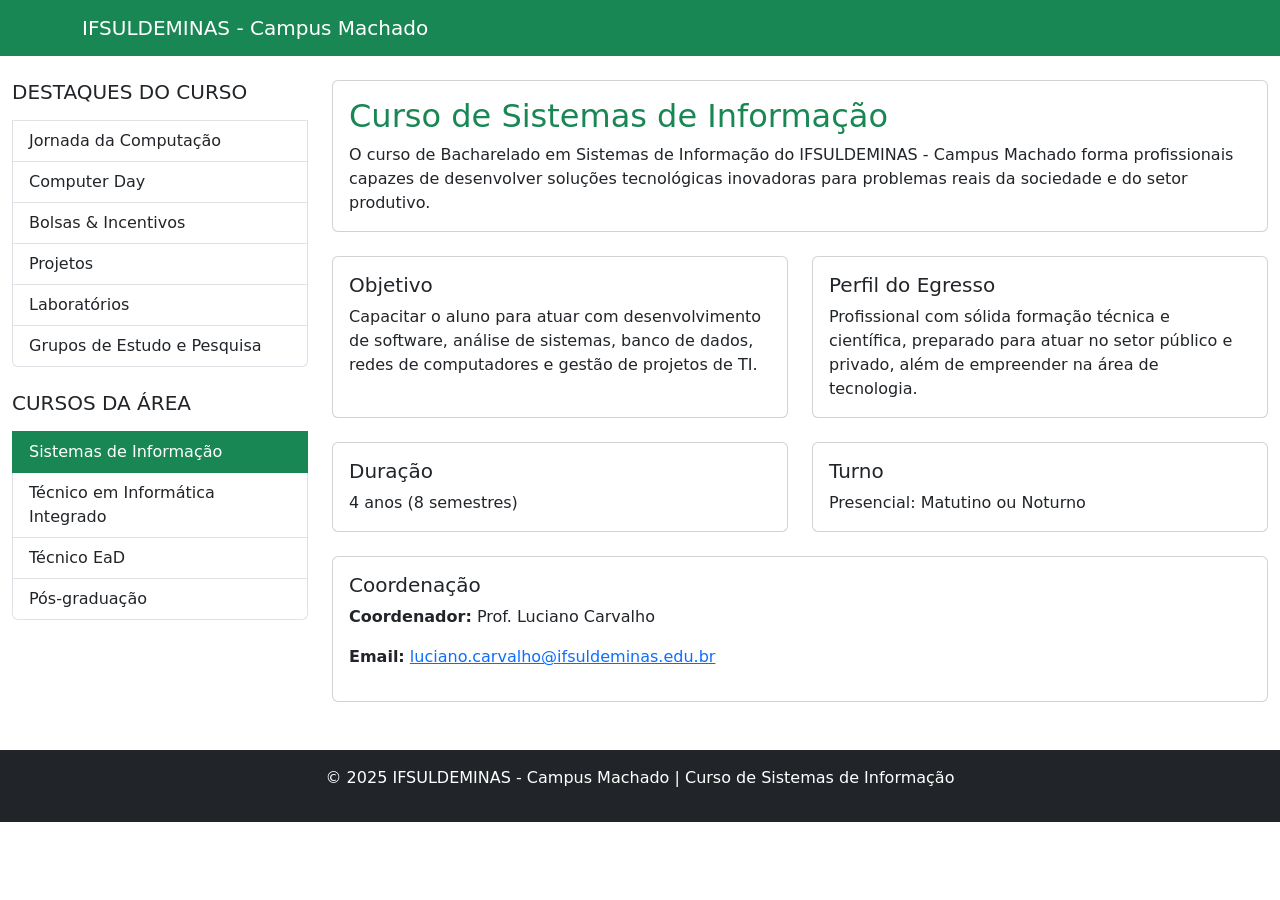
==== index.html @ 0ff36c53 "Customização do grupo Bolsas e Auxilio" ====
<!DOCTYPE html>
<html lang="pt-br">
  <head>
    <meta charset="UTF-8" />
    <meta name="viewport" content="width=device-width, initial-scale=1" />
    <title>Sistemas de Informação - IFSULDEMINAS</title>
    <link
      href="https://cdn.jsdelivr.net/npm/bootstrap@5.3.0/dist/css/bootstrap.min.css"
      rel="stylesheet"
    />
    <link rel="stylesheet" type="text/css" href="style.css" />
  </head>
  <body>
    <!-- Navbar principal -->
    <nav class="navbar navbar-expand-lg navbar-dark bg-success">
      <div class="container">
        <a class="navbar-brand" href="#">IFSULDEMINAS - Campus Machado</a>
        <button
          class="navbar-toggler"
          type="button"
          data-bs-toggle="collapse"
          data-bs-target="#navbarNav"
        >
          <span class="navbar-toggler-icon"></span>
        </button>
      </div>
    </nav>


  <!-- Layout principal -->
  <div class="container-fluid mt-4">
    <div class="row">
      
      <!-- Menu lateral -->
      <aside class="col-md-3">
        <div class="list-group mb-4">
          <h5 class="mb-3">DESTAQUES DO CURSO</h5>
          <a href="jornada-computacao.html" class="list-group-item list-group-item-action">Jornada da Computação</a>
          <a href="computerday.html" class="list-group-item list-group-item-action">Computer Day</a>
          <a href="pagina_bolsas.html" class="list-group-item list-group-item-action">Bolsas & Incentivos</a>
          <a href="projetos.html" class="list-group-item list-group-item-action">Projetos</a>
          <a href="laboratory.html" class="list-group-item list-group-item-action">Laboratórios</a>
          <a href="grupos-de-estudo.html" class="list-group-item list-group-item-action">Grupos de Estudo e Pesquisa</a>
        </div>


          <div class="list-group">
            <h5 class="mb-3">CURSOS DA ÁREA</h5>
            <a
              href="#"
              class="list-group-item list-group-item-action active bg-success border-success"
              >Sistemas de Informação</a
            >
            <a href="#" class="list-group-item list-group-item-action"
              >Técnico em Informática Integrado</a
            >
            <a href="#" class="list-group-item list-group-item-action"
              >Técnico EaD</a
            >
            <a href="#" class="list-group-item list-group-item-action"
              >Pós-graduação</a
            >
          </div>
        </aside>

        <!-- Conteúdo principal -->
        <main class="col-md-9">
          <div class="card mb-4">
            <div class="card-body">
              <h2 class="card-title text-success">
                Curso de Sistemas de Informação
              </h2>
              <p class="card-text">
                O curso de Bacharelado em Sistemas de Informação do IFSULDEMINAS
                - Campus Machado forma profissionais capazes de desenvolver
                soluções tecnológicas inovadoras para problemas reais da
                sociedade e do setor produtivo.
              </p>
            </div>
          </div>

          <div class="row g-4">
            <div class="col-md-6">
              <div class="card h-100">
                <div class="card-body">
                  <h5 class="card-title">Objetivo</h5>
                  <p class="card-text">
                    Capacitar o aluno para atuar com desenvolvimento de
                    software, análise de sistemas, banco de dados, redes de
                    computadores e gestão de projetos de TI.
                  </p>
                </div>
              </div>
            </div>

            <div class="col-md-6">
              <div class="card h-100">
                <div class="card-body">
                  <h5 class="card-title">Perfil do Egresso</h5>
                  <p class="card-text">
                    Profissional com sólida formação técnica e científica,
                    preparado para atuar no setor público e privado, além de
                    empreender na área de tecnologia.
                  </p>
                </div>
              </div>
            </div>

            <div class="col-md-6">
              <div class="card h-100">
                <div class="card-body">
                  <h5 class="card-title">Duração</h5>
                  <p class="card-text">4 anos (8 semestres)</p>
                </div>
              </div>
            </div>

            <div class="col-md-6">
              <div class="card h-100">
                <div class="card-body">
                  <h5 class="card-title">Turno</h5>
                  <p class="card-text">Presencial: Matutino ou Noturno</p>
                </div>
              </div>
            </div>
          </div>

          <!-- Corpo docente -->
          <div class="card my-4">
            <div class="card-body">
              <h5 class="card-title">Coordenação</h5>
              <p><strong>Coordenador:</strong> Prof. Luciano Carvalho</p>
              <p>
                <strong>Email:</strong>
                <a href="mailto:luciano.carvalho@ifsuldeminas.edu.br"
                  >luciano.carvalho@ifsuldeminas.edu.br</a
                >
              </p>
            </div>
          </div>
        </main>
      </div>
    </div>

    <!-- Rodapé -->
    <footer class="page-footer bg-dark text-white text-center py-3 mt-4">
      <p>
        &copy; 2025 IFSULDEMINAS - Campus Machado | Curso de Sistemas de
        Informação
      </p>
    </footer>

    <script src="https://cdn.jsdelivr.net/npm/bootstrap@5.3.0/dist/js/bootstrap.bundle.min.js"></script>
  </body>
</html>
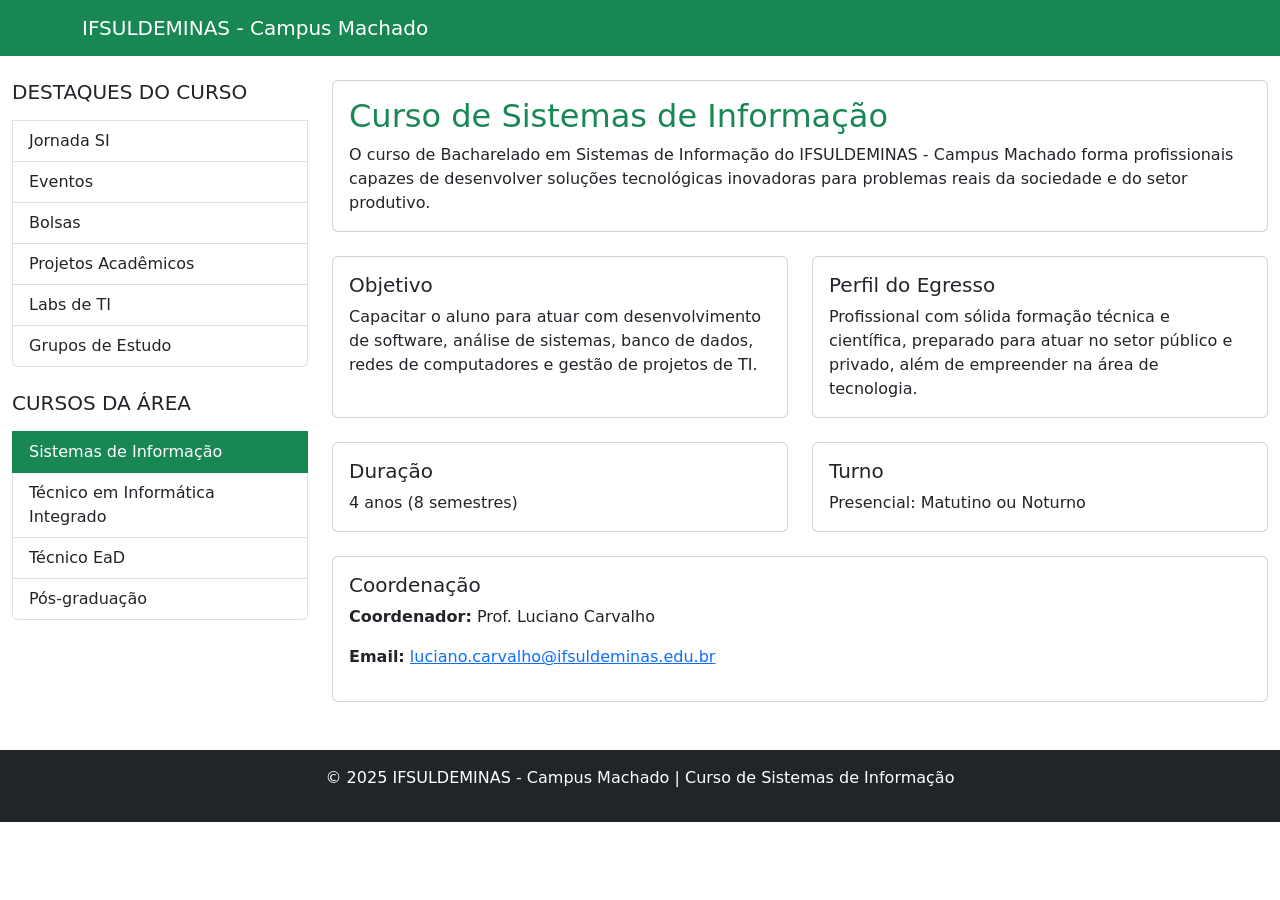
==== commit a5ccc888: "Merge pull request #6 from michaelTadeu/feature/68-laboratorios Feature/68 laboratorios" ====
--- a/index.html
+++ b/index.html
@@ -35,12 +35,12 @@
       <aside class="col-md-3">
         <div class="list-group mb-4">
           <h5 class="mb-3">DESTAQUES DO CURSO</h5>
-          <a href="jornada-computacao.html" class="list-group-item list-group-item-action">Jornada da Computação</a>
-          <a href="computerday.html" class="list-group-item list-group-item-action">Computer Day</a>
-          <a href="pagina_bolsas.html" class="list-group-item list-group-item-action">Bolsas & Incentivos</a>
-          <a href="projetos.html" class="list-group-item list-group-item-action">Projetos</a>
-          <a href="laboratory.html" class="list-group-item list-group-item-action">Laboratórios</a>
-          <a href="grupos-de-estudo.html" class="list-group-item list-group-item-action">Grupos de Estudo e Pesquisa</a>
+          <a href="pages/jornada-computacao.html" class="list-group-item list-group-item-action">Jornada SI</a>
+          <a href="pages/computerday.html" class="list-group-item list-group-item-action">Eventos</a>
+          <a href="pages/pagina_bolsas.html" class="list-group-item list-group-item-action">Bolsas</a>
+          <a href="pages/projetos.html" class="list-group-item list-group-item-action">Projetos Acadêmicos</a>
+          <a href="pages/laboratory.html" class="list-group-item list-group-item-action">Labs de TI</a>
+          <a href="pages/grupos-de-estudo.html" class="list-group-item list-group-item-action">Grupos de Estudo</a>
         </div>
 
 
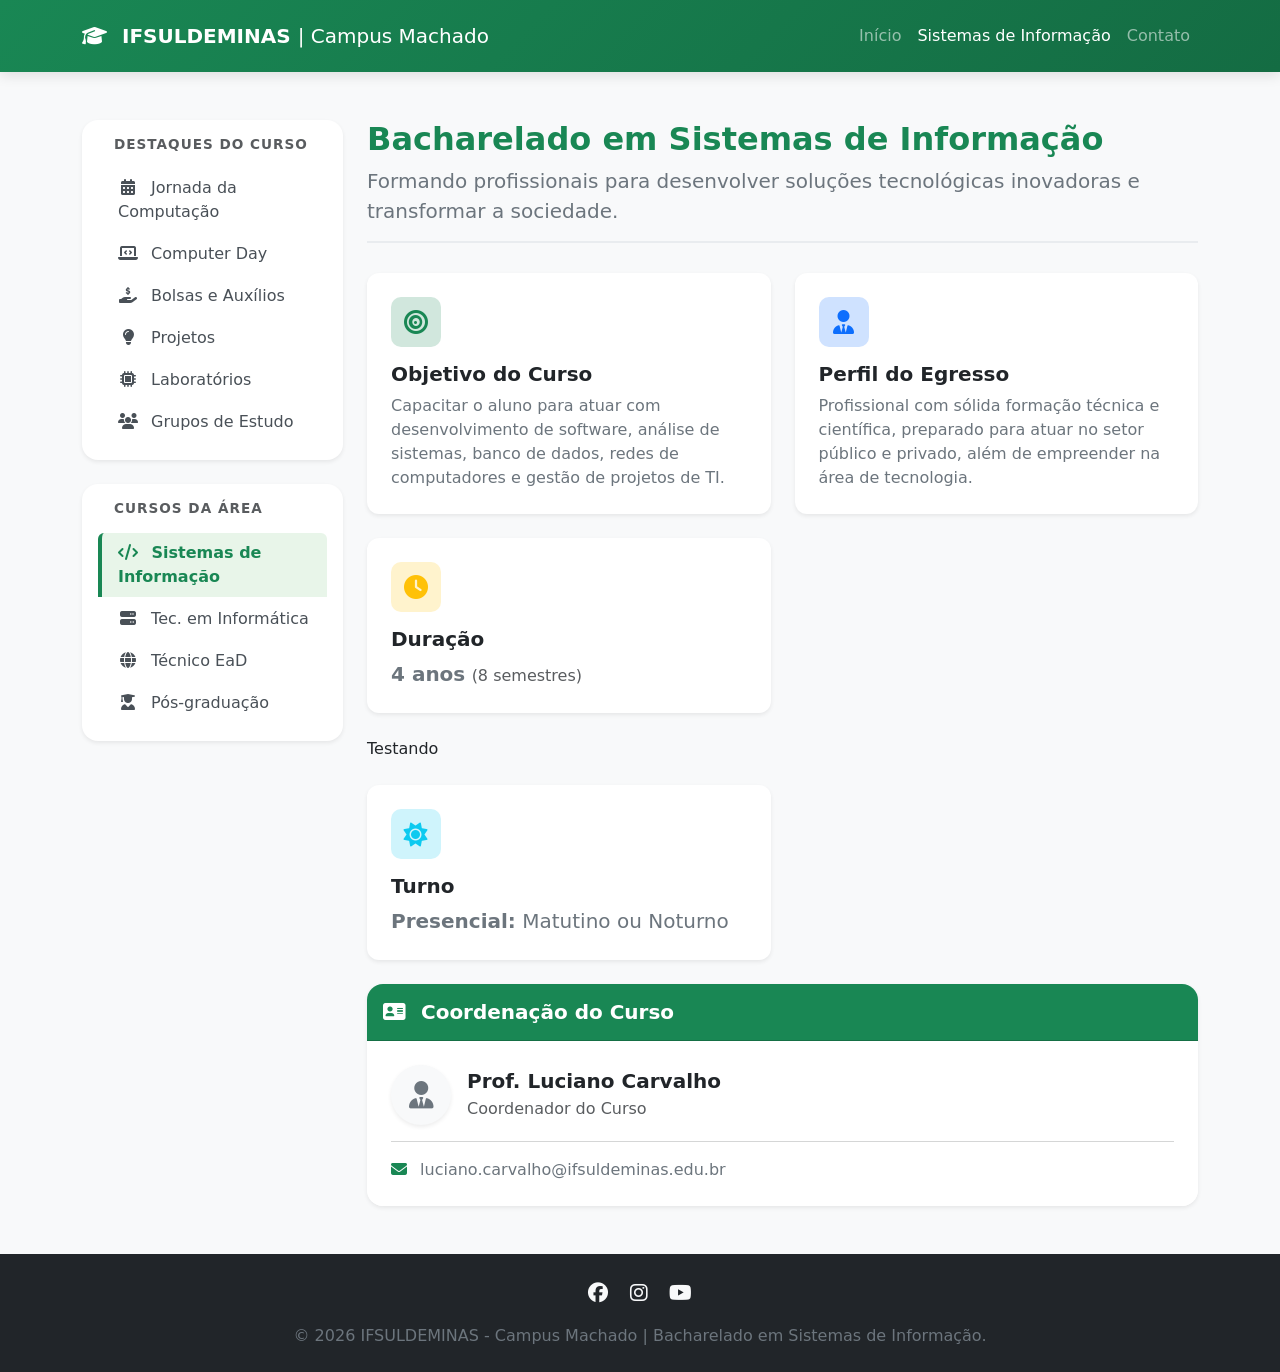
==== commit 4152d1d0: "alterando teste2" ====
--- a/index.html
+++ b/index.html
@@ -1,20 +1,95 @@
-<!DOCTYPE html>
+<!doctype html>
 <html lang="pt-br">
   <head>
     <meta charset="UTF-8" />
     <meta name="viewport" content="width=device-width, initial-scale=1" />
-    <title>Sistemas de Informação - IFSULDEMINAS</title>
+    <title>Sistemas de Informação - IFSULDEMINAS | Campus Machado</title>
+
     <link
       href="https://cdn.jsdelivr.net/npm/bootstrap@5.3.0/dist/css/bootstrap.min.css"
       rel="stylesheet"
     />
-    <link rel="stylesheet" type="text/css" href="style.css" />
+    <link
+      rel="stylesheet"
+      href="https://cdnjs.cloudflare.com/ajax/libs/font-awesome/6.4.0/css/all.min.css"
+    />
+
+    <style>
+      /* Estilizações customizadas para um visual premium */
+      body {
+        background-color: #f8f9fa;
+      }
+
+      .navbar-custom {
+        background: linear-gradient(135deg, #198754 0%, #146c43 100%);
+        box-shadow: 0 4px 12px rgba(0, 0, 0, 0.1);
+      }
+
+      /* Efeitos de Hover no Menu Lateral */
+      .sidebar-menu .list-group-item {
+        border: none;
+        border-left: 4px solid transparent;
+        margin-bottom: 2px;
+        transition: all 0.3s ease;
+        background-color: transparent;
+        font-weight: 500;
+        color: #495057;
+      }
+      .sidebar-menu .list-group-item:hover {
+        background-color: #e9ecef;
+        border-left-color: #198754;
+        color: #198754;
+      }
+      .sidebar-menu .list-group-item.active {
+        background-color: #e8f5e9;
+        border-left-color: #198754;
+        color: #198754;
+        font-weight: 600;
+      }
+
+      /* Estilização dos Cards de Informação */
+      .info-card {
+        border: none;
+        border-radius: 12px;
+        transition:
+          transform 0.3s ease,
+          box-shadow 0.3s ease;
+        background-color: #ffffff;
+      }
+      .info-card:hover {
+        transform: translateY(-5px);
+        box-shadow: 0 10px 20px rgba(0, 0, 0, 0.1) !important;
+      }
+
+      /* Cabeçalho de seção */
+      .section-header {
+        border-bottom: 2px solid #e9ecef;
+        padding-bottom: 15px;
+        margin-bottom: 30px;
+      }
+
+      /* Ícones dos Cards */
+      .card-icon {
+        width: 50px;
+        height: 50px;
+        display: flex;
+        align-items: center;
+        justify-content: center;
+        border-radius: 10px;
+        font-size: 1.5rem;
+        margin-bottom: 15px;
+      }
+    </style>
   </head>
   <body>
-    <!-- Navbar principal -->
-    <nav class="navbar navbar-expand-lg navbar-dark bg-success">
+    <nav
+      class="navbar navbar-expand-lg navbar-dark navbar-custom py-3 sticky-top"
+    >
       <div class="container">
-        <a class="navbar-brand" href="#">IFSULDEMINAS - Campus Machado</a>
+        <a class="navbar-brand fw-bold" href="#">
+          <i class="fas fa-graduation-cap me-2"></i> IFSULDEMINAS
+          <span class="fw-light">| Campus Machado</span>
+        </a>
         <button
           class="navbar-toggler"
           type="button"
@@ -23,68 +98,110 @@
         >
           <span class="navbar-toggler-icon"></span>
         </button>
+        <div class="collapse navbar-collapse" id="navbarNav">
+          <ul class="navbar-nav ms-auto">
+            <li class="nav-item"><a class="nav-link" href="#">Início</a></li>
+            <li class="nav-item">
+              <a class="nav-link active" href="#">Sistemas de Informação</a>
+            </li>
+            <li class="nav-item"><a class="nav-link" href="#">Contato</a></li>
+          </ul>
+        </div>
       </div>
     </nav>
 
-
-  <!-- Layout principal -->
-  <div class="container-fluid mt-4">
-    <div class="row">
-      
-      <!-- Menu lateral -->
-      <aside class="col-md-3">
-        <div class="list-group mb-4">
-          <h5 class="mb-3">DESTAQUES DO CURSO</h5>
-          <a href="pages/jornada-computacao.html" class="list-group-item list-group-item-action">Jornada SI</a>
-          <a href="pages/computerday.html" class="list-group-item list-group-item-action">Eventos</a>
-          <a href="pages/pagina_bolsas.html" class="list-group-item list-group-item-action">Bolsas</a>
-          <a href="pages/projetos.html" class="list-group-item list-group-item-action">Projetos Acadêmicos</a>
-          <a href="pages/laboratory.html" class="list-group-item list-group-item-action">Labs de TI</a>
-          <a href="pages/grupos-de-estudo.html" class="list-group-item list-group-item-action">Grupos de Estudo</a>
-        </div>
-
-
-          <div class="list-group">
-            <h5 class="mb-3">CURSOS DA ÁREA</h5>
-            <a
-              href="#"
-              class="list-group-item list-group-item-action active bg-success border-success"
-              >Sistemas de Informação</a
+    <div class="container mt-5 mb-5">
+      <div class="row">
+        <aside class="col-lg-3 col-md-4 mb-4">
+          <div class="bg-white p-3 rounded-4 shadow-sm sidebar-menu mb-4">
+            <h6
+              class="text-uppercase text-muted fw-bold mb-3 ms-3"
+              style="font-size: 0.85rem; letter-spacing: 1px"
             >
-            <a href="#" class="list-group-item list-group-item-action"
-              >Técnico em Informática Integrado</a
+              Destaques do Curso
+            </h6>
+            <div class="list-group">
+              <a
+                href="pages/jornada-computacao.html"
+                class="list-group-item list-group-item-action"
+                ><i class="fas fa-calendar-alt fa-fw me-2"></i> Jornada da
+                Computação</a
+              >
+              <a
+                href="pages/computerday.html"
+                class="list-group-item list-group-item-action"
+                ><i class="fas fa-laptop-code fa-fw me-2"></i> Computer Day</a
+              >
+              <a
+                href="pages/pagina_bolsas.html"
+                class="list-group-item list-group-item-action"
+                ><i class="fas fa-hand-holding-usd fa-fw me-2"></i> Bolsas e
+                Auxílios</a
+              >
+              <a
+                href="pages/projetos.html"
+                class="list-group-item list-group-item-action"
+                ><i class="fas fa-lightbulb fa-fw me-2"></i> Projetos</a
+              >
+              <a
+                href="pages/laboratory.html"
+                class="list-group-item list-group-item-action"
+                ><i class="fas fa-microchip fa-fw me-2"></i> Laboratórios</a
+              >
+              <a
+                href="pages/grupos-de-estudo.html"
+                class="list-group-item list-group-item-action"
+                ><i class="fas fa-users fa-fw me-2"></i> Grupos de Estudo</a
+              >
+            </div>
+          </div>
+
+          <div class="bg-white p-3 rounded-4 shadow-sm sidebar-menu">
+            <h6
+              class="text-uppercase text-muted fw-bold mb-3 ms-3"
+              style="font-size: 0.85rem; letter-spacing: 1px"
             >
-            <a href="#" class="list-group-item list-group-item-action"
-              >Técnico EaD</a
-            >
-            <a href="#" class="list-group-item list-group-item-action"
-              >Pós-graduação</a
-            >
+              Cursos da Área
+            </h6>
+            <div class="list-group">
+              <a href="#" class="list-group-item list-group-item-action active"
+                ><i class="fas fa-code fa-fw me-2"></i> Sistemas de
+                Informação</a
+              >
+              <a href="#" class="list-group-item list-group-item-action"
+                ><i class="fas fa-server fa-fw me-2"></i> Tec. em Informática</a
+              >
+              <a href="#" class="list-group-item list-group-item-action"
+                ><i class="fas fa-globe fa-fw me-2"></i> Técnico EaD</a
+              >
+              <a href="#" class="list-group-item list-group-item-action"
+                ><i class="fas fa-user-graduate fa-fw me-2"></i>
+                Pós-graduação</a
+              >
+            </div>
           </div>
         </aside>
 
-        <!-- Conteúdo principal -->
-        <main class="col-md-9">
-          <div class="card mb-4">
-            <div class="card-body">
-              <h2 class="card-title text-success">
-                Curso de Sistemas de Informação
-              </h2>
-              <p class="card-text">
-                O curso de Bacharelado em Sistemas de Informação do IFSULDEMINAS
-                - Campus Machado forma profissionais capazes de desenvolver
-                soluções tecnológicas inovadoras para problemas reais da
-                sociedade e do setor produtivo.
-              </p>
-            </div>
-          </div>
-
-          <div class="row g-4">
-            <div class="col-md-6">
-              <div class="card h-100">
+        <main class="col-lg-9 col-md-8">
+          <div class="section-header">
+            <h2 class="text-success fw-bold mb-2">
+              Bacharelado em Sistemas de Informação
+            </h2>
+            <p class="text-secondary fs-5 mb-0">
+              Formando profissionais para desenvolver soluções tecnológicas
+              inovadoras e transformar a sociedade.
+            </p>
+          </div>
+
+          <div class="row g-4 mb-4">
+            <div class="col-xl-6 col-lg-6">
+              <div class="card h-100 shadow-sm info-card p-2">
                 <div class="card-body">
-                  <h5 class="card-title">Objetivo</h5>
-                  <p class="card-text">
+                  <div class="card-icon bg-success-subtle text-success">
+                    <i class="fas fa-bullseye"></i>
+                  </div>
+                  <h5 class="card-title fw-bold">Objetivo do Curso</h5>
+                  <p class="card-text text-secondary">
                     Capacitar o aluno para atuar com desenvolvimento de
                     software, análise de sistemas, banco de dados, redes de
                     computadores e gestão de projetos de TI.
@@ -93,11 +210,14 @@
               </div>
             </div>
 
-            <div class="col-md-6">
-              <div class="card h-100">
+            <div class="col-xl-6 col-lg-6">
+              <div class="card h-100 shadow-sm info-card p-2">
                 <div class="card-body">
-                  <h5 class="card-title">Perfil do Egresso</h5>
-                  <p class="card-text">
+                  <div class="card-icon bg-primary-subtle text-primary">
+                    <i class="fas fa-user-tie"></i>
+                  </div>
+                  <h5 class="card-title fw-bold">Perfil do Egresso</h5>
+                  <p class="card-text text-secondary">
                     Profissional com sólida formação técnica e científica,
                     preparado para atuar no setor público e privado, além de
                     empreender na área de tecnologia.
@@ -106,33 +226,61 @@
               </div>
             </div>
 
-            <div class="col-md-6">
-              <div class="card h-100">
+            <div class="col-xl-6 col-lg-6">
+              <div class="card h-100 shadow-sm info-card p-2">
                 <div class="card-body">
-                  <h5 class="card-title">Duração</h5>
-                  <p class="card-text">4 anos (8 semestres)</p>
-                </div>
-              </div>
-            </div>
-
-            <div class="col-md-6">
-              <div class="card h-100">
+                  <div class="card-icon bg-warning-subtle text-warning">
+                    <i class="fas fa-clock"></i>
+                  </div>
+                  <h5 class="card-title fw-bold">Duração</h5>
+                  <p class="card-text text-secondary fs-5">
+                    <strong>4 anos</strong>
+                    <span class="text-muted fs-6">(8 semestres)</span>
+                  </p>
+                </div>
+              </div>
+            </div>
+            <div>Testando</div>
+            <div class="col-xl-6 col-lg-6">
+              <div class="card h-100 shadow-sm info-card p-2">
                 <div class="card-body">
-                  <h5 class="card-title">Turno</h5>
-                  <p class="card-text">Presencial: Matutino ou Noturno</p>
-                </div>
-              </div>
-            </div>
-          </div>
-
-          <!-- Corpo docente -->
-          <div class="card my-4">
-            <div class="card-body">
-              <h5 class="card-title">Coordenação</h5>
-              <p><strong>Coordenador:</strong> Prof. Luciano Carvalho</p>
-              <p>
-                <strong>Email:</strong>
-                <a href="mailto:luciano.carvalho@ifsuldeminas.edu.br"
+                  <div class="card-icon bg-info-subtle text-info">
+                    <i class="fas fa-sun"></i>
+                  </div>
+                  <h5 class="card-title fw-bold">Turno</h5>
+                  <p class="card-text text-secondary fs-5">
+                    <strong>Presencial:</strong> Matutino ou Noturno
+                  </p>
+                </div>
+              </div>
+            </div>
+          </div>
+
+          <div class="card shadow-sm border-0 rounded-4 overflow-hidden mt-4">
+            <div class="card-header bg-success text-white py-3">
+              <h5 class="mb-0 fw-bold">
+                <i class="fas fa-address-card me-2"></i> Coordenação do Curso
+              </h5>
+            </div>
+            <div class="card-body bg-white p-4">
+              <div class="d-flex align-items-center mb-3">
+                <div
+                  class="bg-light rounded-circle d-flex align-items-center justify-content-center me-3 shadow-sm"
+                  style="width: 60px; height: 60px"
+                >
+                  <i class="fas fa-user-tie fs-3 text-secondary"></i>
+                </div>
+                <div>
+                  <h5 class="mb-1 fw-bold">Prof. Luciano Carvalho</h5>
+                  <p class="text-muted mb-0">Coordenador do Curso</p>
+                </div>
+              </div>
+              <hr class="text-muted" />
+              <p class="mb-0">
+                <i class="fas fa-envelope text-success me-2"></i>
+                <a
+                  href="mailto:luciano.carvalho@ifsuldeminas.edu.br"
+                  class="text-decoration-none text-secondary hover-success"
                   >luciano.carvalho@ifsuldeminas.edu.br</a
                 >
               </p>
@@ -142,12 +290,22 @@
       </div>
     </div>
 
-    <!-- Rodapé -->
-    <footer class="page-footer bg-dark text-white text-center py-3 mt-4">
-      <p>
-        &copy; 2025 IFSULDEMINAS - Campus Machado | Curso de Sistemas de
-        Informação
-      </p>
+    <footer class="bg-dark text-light py-4 mt-auto">
+      <div class="container text-center">
+        <div class="mb-3">
+          <a href="#" class="text-light me-3 fs-5"
+            ><i class="fab fa-facebook"></i
+          ></a>
+          <a href="#" class="text-light me-3 fs-5"
+            ><i class="fab fa-instagram"></i
+          ></a>
+          <a href="#" class="text-light fs-5"><i class="fab fa-youtube"></i></a>
+        </div>
+        <p class="mb-0 text-secondary">
+          &copy; 2026 IFSULDEMINAS - Campus Machado | Bacharelado em Sistemas de
+          Informação.
+        </p>
+      </div>
     </footer>
 
     <script src="https://cdn.jsdelivr.net/npm/bootstrap@5.3.0/dist/js/bootstrap.bundle.min.js"></script>
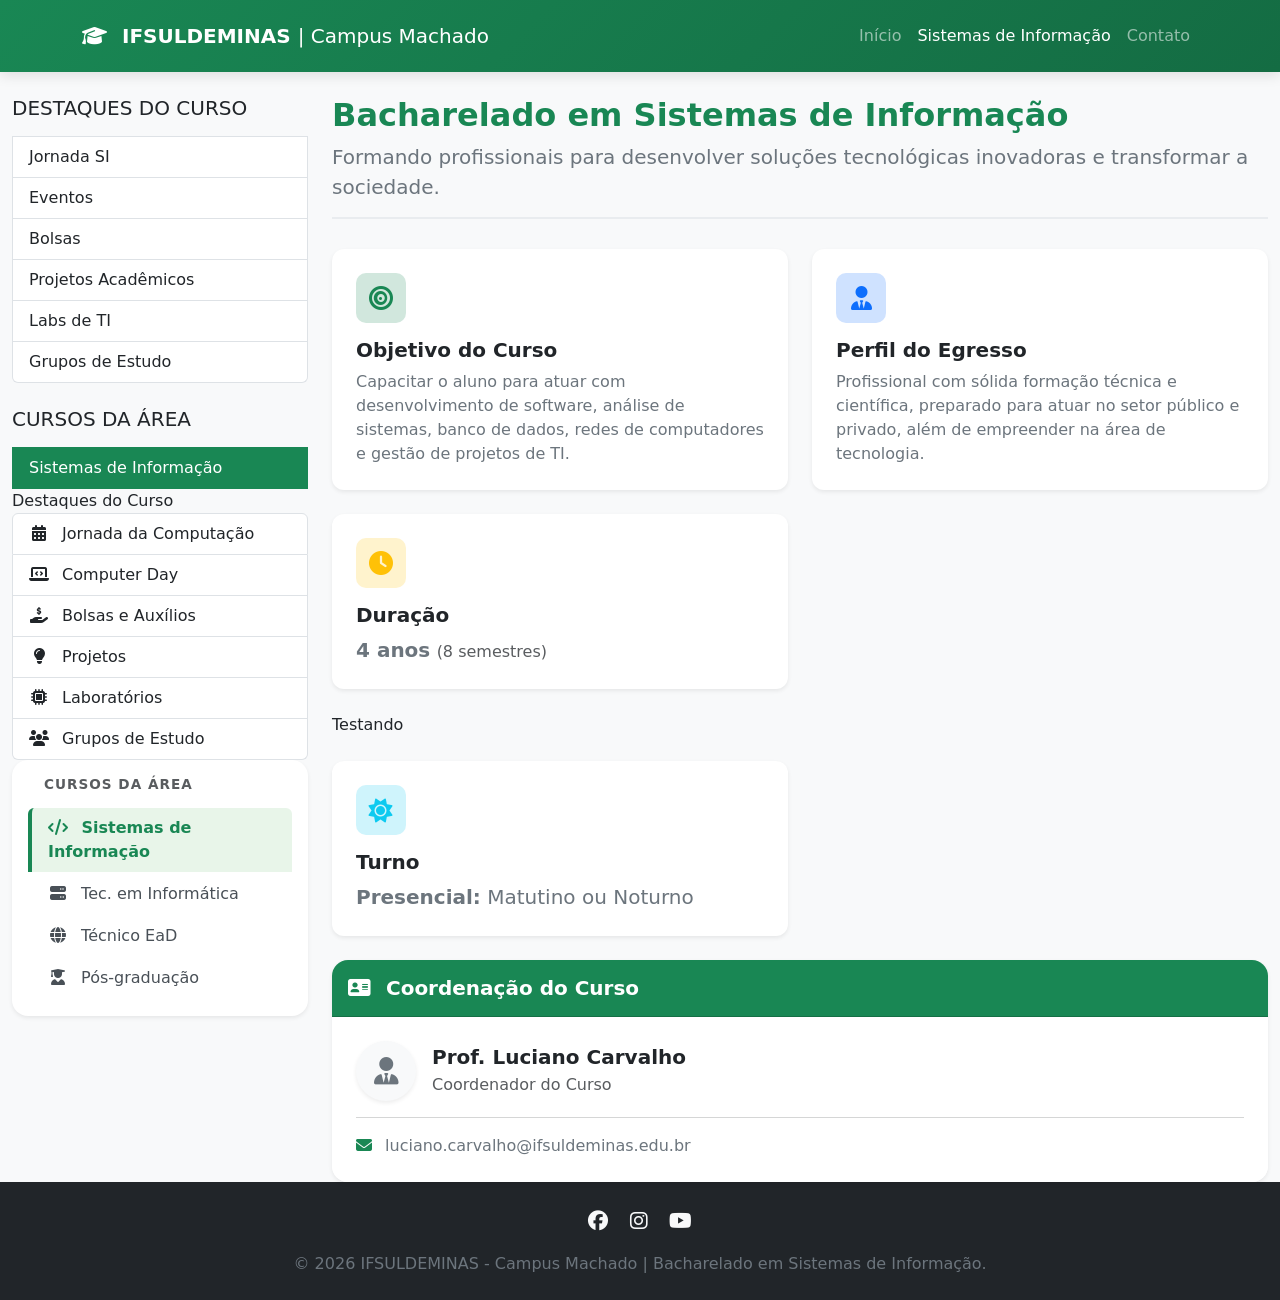
==== commit 765f44e3: "Merge branch 'prd' into feature/67-projetos" ====
--- a/index.html
+++ b/index.html
@@ -110,19 +110,36 @@
       </div>
     </nav>
 
-    <div class="container mt-5 mb-5">
-      <div class="row">
-        <aside class="col-lg-3 col-md-4 mb-4">
-          <div class="bg-white p-3 rounded-4 shadow-sm sidebar-menu mb-4">
-            <h6
-              class="text-uppercase text-muted fw-bold mb-3 ms-3"
-              style="font-size: 0.85rem; letter-spacing: 1px"
+
+  <!-- Layout principal -->
+  <div class="container-fluid mt-4">
+    <div class="row">
+      
+      <!-- Menu lateral -->
+      <aside class="col-md-3">
+        <div class="list-group mb-4">
+          <h5 class="mb-3">DESTAQUES DO CURSO</h5>
+          <a href="pages/jornada-computacao.html" class="list-group-item list-group-item-action">Jornada SI</a>
+          <a href="pages/computerday.html" class="list-group-item list-group-item-action">Eventos</a>
+          <a href="pages/pagina_bolsas.html" class="list-group-item list-group-item-action">Bolsas</a>
+          <a href="pages/projetos.html" class="list-group-item list-group-item-action">Projetos Acadêmicos</a>
+          <a href="pages/laboratory.html" class="list-group-item list-group-item-action">Labs de TI</a>
+          <a href="pages/grupos-de-estudo.html" class="list-group-item list-group-item-action">Grupos de Estudo</a>
+        </div>
+
+
+          <div class="list-group">
+            <h5 class="mb-3">CURSOS DA ÁREA</h5>
+            <a
+              href="#"
+              class="list-group-item list-group-item-action active bg-success border-success"
+              >Sistemas de Informação</a
             >
               Destaques do Curso
             </h6>
             <div class="list-group">
               <a
-                href="pages/jornada-computacao.html"
+                href="pages.html"
                 class="list-group-item list-group-item-action"
                 ><i class="fas fa-calendar-alt fa-fw me-2"></i> Jornada da
                 Computação</a
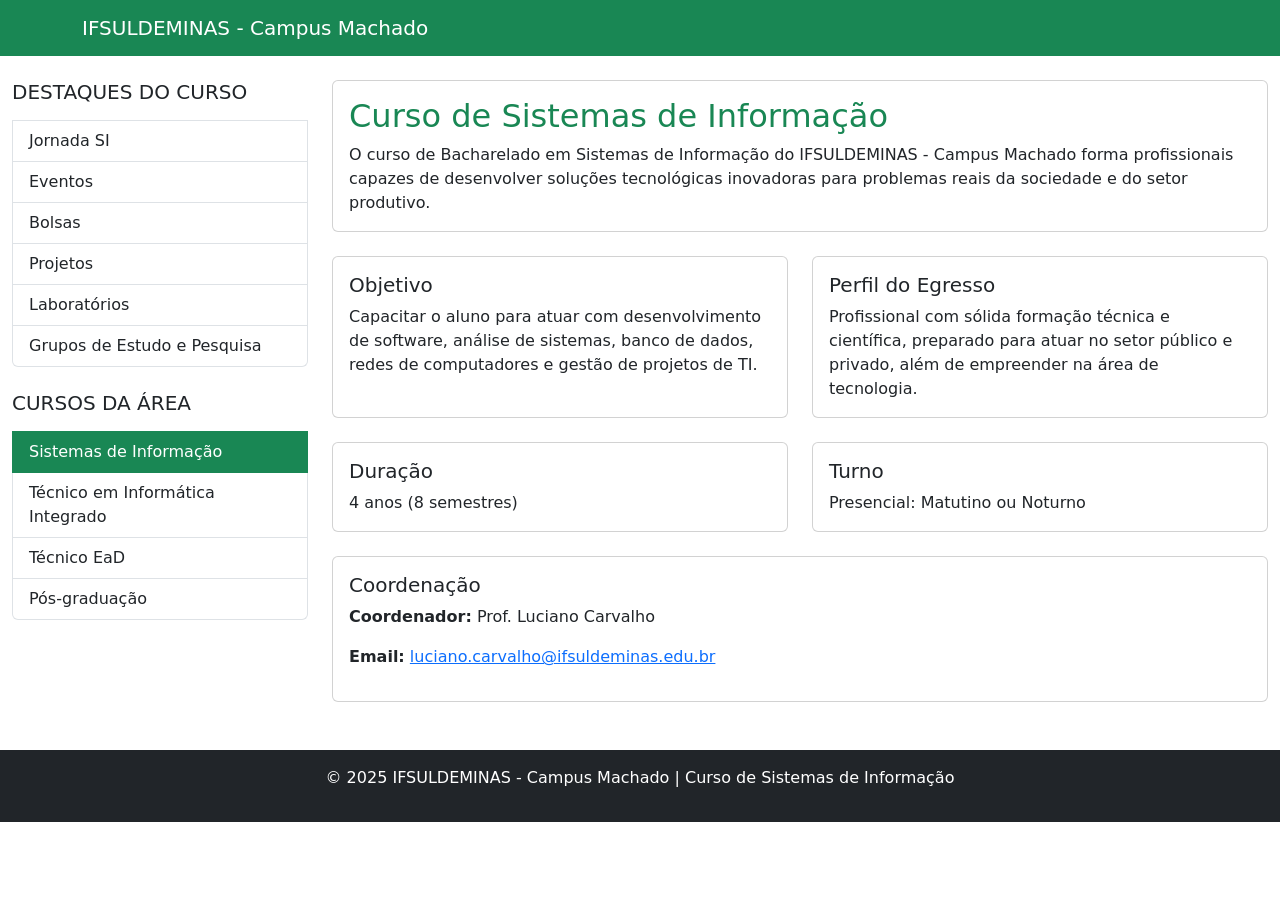
==== commit 514052b0: "Melhoria de layout na página de Projetos Vou te responder em um formato pronto para você colar como " ====
--- a/index.html
+++ b/index.html
@@ -1,95 +1,20 @@
-<!doctype html>
+<!DOCTYPE html>
 <html lang="pt-br">
   <head>
     <meta charset="UTF-8" />
     <meta name="viewport" content="width=device-width, initial-scale=1" />
-    <title>Sistemas de Informação - IFSULDEMINAS | Campus Machado</title>
-
+    <title>Sistemas de Informação - IFSULDEMINAS</title>
     <link
       href="https://cdn.jsdelivr.net/npm/bootstrap@5.3.0/dist/css/bootstrap.min.css"
       rel="stylesheet"
     />
-    <link
-      rel="stylesheet"
-      href="https://cdnjs.cloudflare.com/ajax/libs/font-awesome/6.4.0/css/all.min.css"
-    />
-
-    <style>
-      /* Estilizações customizadas para um visual premium */
-      body {
-        background-color: #f8f9fa;
-      }
-
-      .navbar-custom {
-        background: linear-gradient(135deg, #198754 0%, #146c43 100%);
-        box-shadow: 0 4px 12px rgba(0, 0, 0, 0.1);
-      }
-
-      /* Efeitos de Hover no Menu Lateral */
-      .sidebar-menu .list-group-item {
-        border: none;
-        border-left: 4px solid transparent;
-        margin-bottom: 2px;
-        transition: all 0.3s ease;
-        background-color: transparent;
-        font-weight: 500;
-        color: #495057;
-      }
-      .sidebar-menu .list-group-item:hover {
-        background-color: #e9ecef;
-        border-left-color: #198754;
-        color: #198754;
-      }
-      .sidebar-menu .list-group-item.active {
-        background-color: #e8f5e9;
-        border-left-color: #198754;
-        color: #198754;
-        font-weight: 600;
-      }
-
-      /* Estilização dos Cards de Informação */
-      .info-card {
-        border: none;
-        border-radius: 12px;
-        transition:
-          transform 0.3s ease,
-          box-shadow 0.3s ease;
-        background-color: #ffffff;
-      }
-      .info-card:hover {
-        transform: translateY(-5px);
-        box-shadow: 0 10px 20px rgba(0, 0, 0, 0.1) !important;
-      }
-
-      /* Cabeçalho de seção */
-      .section-header {
-        border-bottom: 2px solid #e9ecef;
-        padding-bottom: 15px;
-        margin-bottom: 30px;
-      }
-
-      /* Ícones dos Cards */
-      .card-icon {
-        width: 50px;
-        height: 50px;
-        display: flex;
-        align-items: center;
-        justify-content: center;
-        border-radius: 10px;
-        font-size: 1.5rem;
-        margin-bottom: 15px;
-      }
-    </style>
+    <link rel="stylesheet" type="text/css" href="style.css" />
   </head>
   <body>
-    <nav
-      class="navbar navbar-expand-lg navbar-dark navbar-custom py-3 sticky-top"
-    >
+    <!-- Navbar principal -->
+    <nav class="navbar navbar-expand-lg navbar-dark bg-success">
       <div class="container">
-        <a class="navbar-brand fw-bold" href="#">
-          <i class="fas fa-graduation-cap me-2"></i> IFSULDEMINAS
-          <span class="fw-light">| Campus Machado</span>
-        </a>
+        <a class="navbar-brand" href="#">IFSULDEMINAS - Campus Machado</a>
         <button
           class="navbar-toggler"
           type="button"
@@ -98,35 +23,23 @@
         >
           <span class="navbar-toggler-icon"></span>
         </button>
-        <div class="collapse navbar-collapse" id="navbarNav">
-          <ul class="navbar-nav ms-auto">
-            <li class="nav-item"><a class="nav-link" href="#">Início</a></li>
-            <li class="nav-item">
-              <a class="nav-link active" href="#">Sistemas de Informação</a>
-            </li>
-            <li class="nav-item"><a class="nav-link" href="#">Contato</a></li>
-          </ul>
-        </div>
       </div>
     </nav>
 
-
-  <!-- Layout principal -->
-  <div class="container-fluid mt-4">
-    <div class="row">
-      
-      <!-- Menu lateral -->
-      <aside class="col-md-3">
-        <div class="list-group mb-4">
-          <h5 class="mb-3">DESTAQUES DO CURSO</h5>
-          <a href="pages/jornada-computacao.html" class="list-group-item list-group-item-action">Jornada SI</a>
-          <a href="pages/computerday.html" class="list-group-item list-group-item-action">Eventos</a>
-          <a href="pages/pagina_bolsas.html" class="list-group-item list-group-item-action">Bolsas</a>
-          <a href="pages/projetos.html" class="list-group-item list-group-item-action">Projetos Acadêmicos</a>
-          <a href="pages/laboratory.html" class="list-group-item list-group-item-action">Labs de TI</a>
-          <a href="pages/grupos-de-estudo.html" class="list-group-item list-group-item-action">Grupos de Estudo</a>
-        </div>
-
+    <!-- Layout principal -->
+    <div class="container-fluid mt-4">
+      <div class="row">
+        <!-- Menu lateral -->
+        <aside class="col-md-3">
+          <div class="list-group mb-4">
+            <h5 class="mb-3">DESTAQUES DO CURSO</h5>
+            <a href="pages/jornada-computacao.html" class="list-group-item list-group-item-action">Jornada SI</a>
+            <a href="pages/computerday.html" class="list-group-item list-group-item-action">Eventos</a>
+            <a href="pages/pagina_bolsas.html" class="list-group-item list-group-item-action">Bolsas</a>
+            <a href="pages/projetos.html" class="list-group-item list-group-item-action">Projetos</a>
+            <a href="pages/laboratory.html" class="list-group-item list-group-item-action">Laboratórios</a>
+            <a href="pages/grupos-de-estudo.html" class="list-group-item list-group-item-action">Grupos de Estudo e Pesquisa</a>
+          </div>
 
           <div class="list-group">
             <h5 class="mb-3">CURSOS DA ÁREA</h5>
@@ -135,90 +48,40 @@
               class="list-group-item list-group-item-action active bg-success border-success"
               >Sistemas de Informação</a
             >
-              Destaques do Curso
-            </h6>
-            <div class="list-group">
-              <a
-                href="pages.html"
-                class="list-group-item list-group-item-action"
-                ><i class="fas fa-calendar-alt fa-fw me-2"></i> Jornada da
-                Computação</a
-              >
-              <a
-                href="pages/computerday.html"
-                class="list-group-item list-group-item-action"
-                ><i class="fas fa-laptop-code fa-fw me-2"></i> Computer Day</a
-              >
-              <a
-                href="pages/pagina_bolsas.html"
-                class="list-group-item list-group-item-action"
-                ><i class="fas fa-hand-holding-usd fa-fw me-2"></i> Bolsas e
-                Auxílios</a
-              >
-              <a
-                href="pages/projetos.html"
-                class="list-group-item list-group-item-action"
-                ><i class="fas fa-lightbulb fa-fw me-2"></i> Projetos</a
-              >
-              <a
-                href="pages/laboratory.html"
-                class="list-group-item list-group-item-action"
-                ><i class="fas fa-microchip fa-fw me-2"></i> Laboratórios</a
-              >
-              <a
-                href="pages/grupos-de-estudo.html"
-                class="list-group-item list-group-item-action"
-                ><i class="fas fa-users fa-fw me-2"></i> Grupos de Estudo</a
-              >
+            <a href="#" class="list-group-item list-group-item-action"
+              >Técnico em Informática Integrado</a
+            >
+            <a href="#" class="list-group-item list-group-item-action"
+              >Técnico EaD</a
+            >
+            <a href="#" class="list-group-item list-group-item-action"
+              >Pós-graduação</a
+            >
+          </div>
+        </aside>
+
+        <!-- Conteúdo principal -->
+        <main class="col-md-9">
+          <div class="card mb-4">
+            <div class="card-body">
+              <h2 class="card-title text-success">
+                Curso de Sistemas de Informação
+              </h2>
+              <p class="card-text">
+                O curso de Bacharelado em Sistemas de Informação do IFSULDEMINAS
+                - Campus Machado forma profissionais capazes de desenvolver
+                soluções tecnológicas inovadoras para problemas reais da
+                sociedade e do setor produtivo.
+              </p>
             </div>
           </div>
 
-          <div class="bg-white p-3 rounded-4 shadow-sm sidebar-menu">
-            <h6
-              class="text-uppercase text-muted fw-bold mb-3 ms-3"
-              style="font-size: 0.85rem; letter-spacing: 1px"
-            >
-              Cursos da Área
-            </h6>
-            <div class="list-group">
-              <a href="#" class="list-group-item list-group-item-action active"
-                ><i class="fas fa-code fa-fw me-2"></i> Sistemas de
-                Informação</a
-              >
-              <a href="#" class="list-group-item list-group-item-action"
-                ><i class="fas fa-server fa-fw me-2"></i> Tec. em Informática</a
-              >
-              <a href="#" class="list-group-item list-group-item-action"
-                ><i class="fas fa-globe fa-fw me-2"></i> Técnico EaD</a
-              >
-              <a href="#" class="list-group-item list-group-item-action"
-                ><i class="fas fa-user-graduate fa-fw me-2"></i>
-                Pós-graduação</a
-              >
-            </div>
-          </div>
-        </aside>
-
-        <main class="col-lg-9 col-md-8">
-          <div class="section-header">
-            <h2 class="text-success fw-bold mb-2">
-              Bacharelado em Sistemas de Informação
-            </h2>
-            <p class="text-secondary fs-5 mb-0">
-              Formando profissionais para desenvolver soluções tecnológicas
-              inovadoras e transformar a sociedade.
-            </p>
-          </div>
-
-          <div class="row g-4 mb-4">
-            <div class="col-xl-6 col-lg-6">
-              <div class="card h-100 shadow-sm info-card p-2">
+          <div class="row g-4">
+            <div class="col-md-6">
+              <div class="card h-100">
                 <div class="card-body">
-                  <div class="card-icon bg-success-subtle text-success">
-                    <i class="fas fa-bullseye"></i>
-                  </div>
-                  <h5 class="card-title fw-bold">Objetivo do Curso</h5>
-                  <p class="card-text text-secondary">
+                  <h5 class="card-title">Objetivo</h5>
+                  <p class="card-text">
                     Capacitar o aluno para atuar com desenvolvimento de
                     software, análise de sistemas, banco de dados, redes de
                     computadores e gestão de projetos de TI.
@@ -227,14 +90,11 @@
               </div>
             </div>
 
-            <div class="col-xl-6 col-lg-6">
-              <div class="card h-100 shadow-sm info-card p-2">
+            <div class="col-md-6">
+              <div class="card h-100">
                 <div class="card-body">
-                  <div class="card-icon bg-primary-subtle text-primary">
-                    <i class="fas fa-user-tie"></i>
-                  </div>
-                  <h5 class="card-title fw-bold">Perfil do Egresso</h5>
-                  <p class="card-text text-secondary">
+                  <h5 class="card-title">Perfil do Egresso</h5>
+                  <p class="card-text">
                     Profissional com sólida formação técnica e científica,
                     preparado para atuar no setor público e privado, além de
                     empreender na área de tecnologia.
@@ -243,61 +103,33 @@
               </div>
             </div>
 
-            <div class="col-xl-6 col-lg-6">
-              <div class="card h-100 shadow-sm info-card p-2">
+            <div class="col-md-6">
+              <div class="card h-100">
                 <div class="card-body">
-                  <div class="card-icon bg-warning-subtle text-warning">
-                    <i class="fas fa-clock"></i>
-                  </div>
-                  <h5 class="card-title fw-bold">Duração</h5>
-                  <p class="card-text text-secondary fs-5">
-                    <strong>4 anos</strong>
-                    <span class="text-muted fs-6">(8 semestres)</span>
-                  </p>
+                  <h5 class="card-title">Duração</h5>
+                  <p class="card-text">4 anos (8 semestres)</p>
                 </div>
               </div>
             </div>
-            <div>Testando</div>
-            <div class="col-xl-6 col-lg-6">
-              <div class="card h-100 shadow-sm info-card p-2">
+
+            <div class="col-md-6">
+              <div class="card h-100">
                 <div class="card-body">
-                  <div class="card-icon bg-info-subtle text-info">
-                    <i class="fas fa-sun"></i>
-                  </div>
-                  <h5 class="card-title fw-bold">Turno</h5>
-                  <p class="card-text text-secondary fs-5">
-                    <strong>Presencial:</strong> Matutino ou Noturno
-                  </p>
+                  <h5 class="card-title">Turno</h5>
+                  <p class="card-text">Presencial: Matutino ou Noturno</p>
                 </div>
               </div>
             </div>
           </div>
 
-          <div class="card shadow-sm border-0 rounded-4 overflow-hidden mt-4">
-            <div class="card-header bg-success text-white py-3">
-              <h5 class="mb-0 fw-bold">
-                <i class="fas fa-address-card me-2"></i> Coordenação do Curso
-              </h5>
-            </div>
-            <div class="card-body bg-white p-4">
-              <div class="d-flex align-items-center mb-3">
-                <div
-                  class="bg-light rounded-circle d-flex align-items-center justify-content-center me-3 shadow-sm"
-                  style="width: 60px; height: 60px"
-                >
-                  <i class="fas fa-user-tie fs-3 text-secondary"></i>
-                </div>
-                <div>
-                  <h5 class="mb-1 fw-bold">Prof. Luciano Carvalho</h5>
-                  <p class="text-muted mb-0">Coordenador do Curso</p>
-                </div>
-              </div>
-              <hr class="text-muted" />
-              <p class="mb-0">
-                <i class="fas fa-envelope text-success me-2"></i>
-                <a
-                  href="mailto:luciano.carvalho@ifsuldeminas.edu.br"
-                  class="text-decoration-none text-secondary hover-success"
+          <!-- Corpo docente -->
+          <div class="card my-4">
+            <div class="card-body">
+              <h5 class="card-title">Coordenação</h5>
+              <p><strong>Coordenador:</strong> Prof. Luciano Carvalho</p>
+              <p>
+                <strong>Email:</strong>
+                <a href="mailto:luciano.carvalho@ifsuldeminas.edu.br"
                   >luciano.carvalho@ifsuldeminas.edu.br</a
                 >
               </p>
@@ -307,24 +139,14 @@
       </div>
     </div>
 
-    <footer class="bg-dark text-light py-4 mt-auto">
-      <div class="container text-center">
-        <div class="mb-3">
-          <a href="#" class="text-light me-3 fs-5"
-            ><i class="fab fa-facebook"></i
-          ></a>
-          <a href="#" class="text-light me-3 fs-5"
-            ><i class="fab fa-instagram"></i
-          ></a>
-          <a href="#" class="text-light fs-5"><i class="fab fa-youtube"></i></a>
-        </div>
-        <p class="mb-0 text-secondary">
-          &copy; 2026 IFSULDEMINAS - Campus Machado | Bacharelado em Sistemas de
-          Informação.
-        </p>
-      </div>
+    <!-- Rodapé -->
+    <footer class="page-footer bg-dark text-white text-center py-3 mt-4">
+      <p>
+        &copy; 2025 IFSULDEMINAS - Campus Machado | Curso de Sistemas de
+        Informação
+      </p>
     </footer>
 
     <script src="https://cdn.jsdelivr.net/npm/bootstrap@5.3.0/dist/js/bootstrap.bundle.min.js"></script>
   </body>
-</html>
+</html>
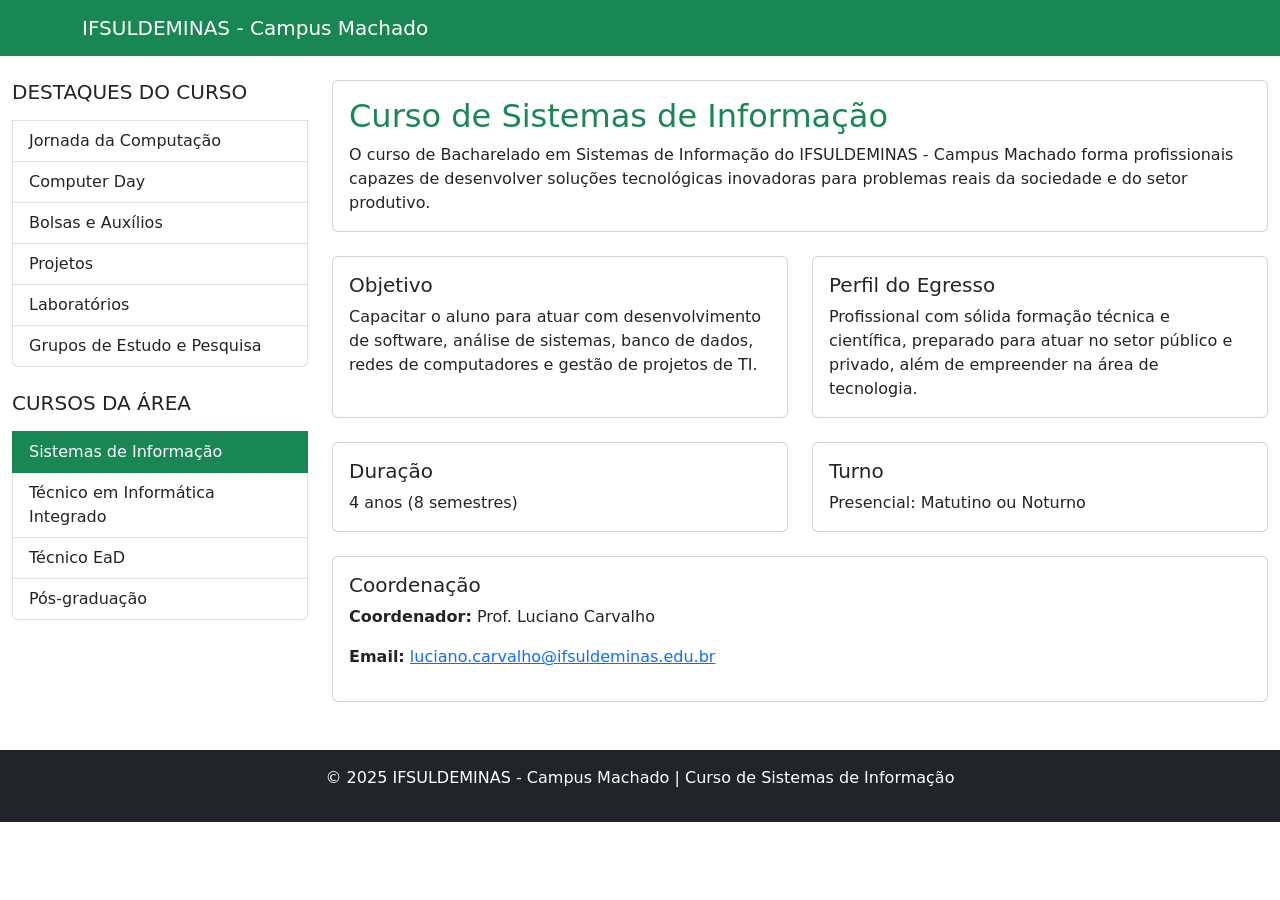
==== commit aca7a5ea: "Merge main into feature com hotfix aplicado" ====
--- a/index.html
+++ b/index.html
@@ -26,20 +26,23 @@
       </div>
     </nav>
 
-    <!-- Layout principal -->
-    <div class="container-fluid mt-4">
-      <div class="row">
-        <!-- Menu lateral -->
-        <aside class="col-md-3">
-          <div class="list-group mb-4">
-            <h5 class="mb-3">DESTAQUES DO CURSO</h5>
-            <a href="pages/jornada-computacao.html" class="list-group-item list-group-item-action">Jornada SI</a>
-            <a href="pages/computerday.html" class="list-group-item list-group-item-action">Eventos</a>
-            <a href="pages/pagina_bolsas.html" class="list-group-item list-group-item-action">Bolsas</a>
-            <a href="pages/projetos.html" class="list-group-item list-group-item-action">Projetos</a>
-            <a href="pages/laboratory.html" class="list-group-item list-group-item-action">Laboratórios</a>
-            <a href="pages/grupos-de-estudo.html" class="list-group-item list-group-item-action">Grupos de Estudo e Pesquisa</a>
-          </div>
+
+  <!-- Layout principal -->
+  <div class="container-fluid mt-4">
+    <div class="row">
+      
+      <!-- Menu lateral -->
+      <aside class="col-md-3">
+        <div class="list-group mb-4">
+          <h5 class="mb-3">DESTAQUES DO CURSO</h5>
+         <a href="pages/jornada-computacao.html" class="list-group-item list-group-item-action">Jornada da Computação</a>
+<a href="pages/computerday.html" class="list-group-item list-group-item-action">Computer Day</a>
+<a href="pages/pagina_bolsas.html" class="list-group-item list-group-item-action">Bolsas e Auxílios</a>
+<a href="pages/projetos.html" class="list-group-item list-group-item-action">Projetos</a>
+<a href="pages/laboratory.html" class="list-group-item list-group-item-action">Laboratórios</a>
+<a href="pages/grupos-de-estudo.html" class="list-group-item list-group-item-action">Grupos de Estudo e Pesquisa</a>
+        </div>
+
 
           <div class="list-group">
             <h5 class="mb-3">CURSOS DA ÁREA</h5>
@@ -149,4 +152,4 @@
 
     <script src="https://cdn.jsdelivr.net/npm/bootstrap@5.3.0/dist/js/bootstrap.bundle.min.js"></script>
   </body>
-</html>+</html>
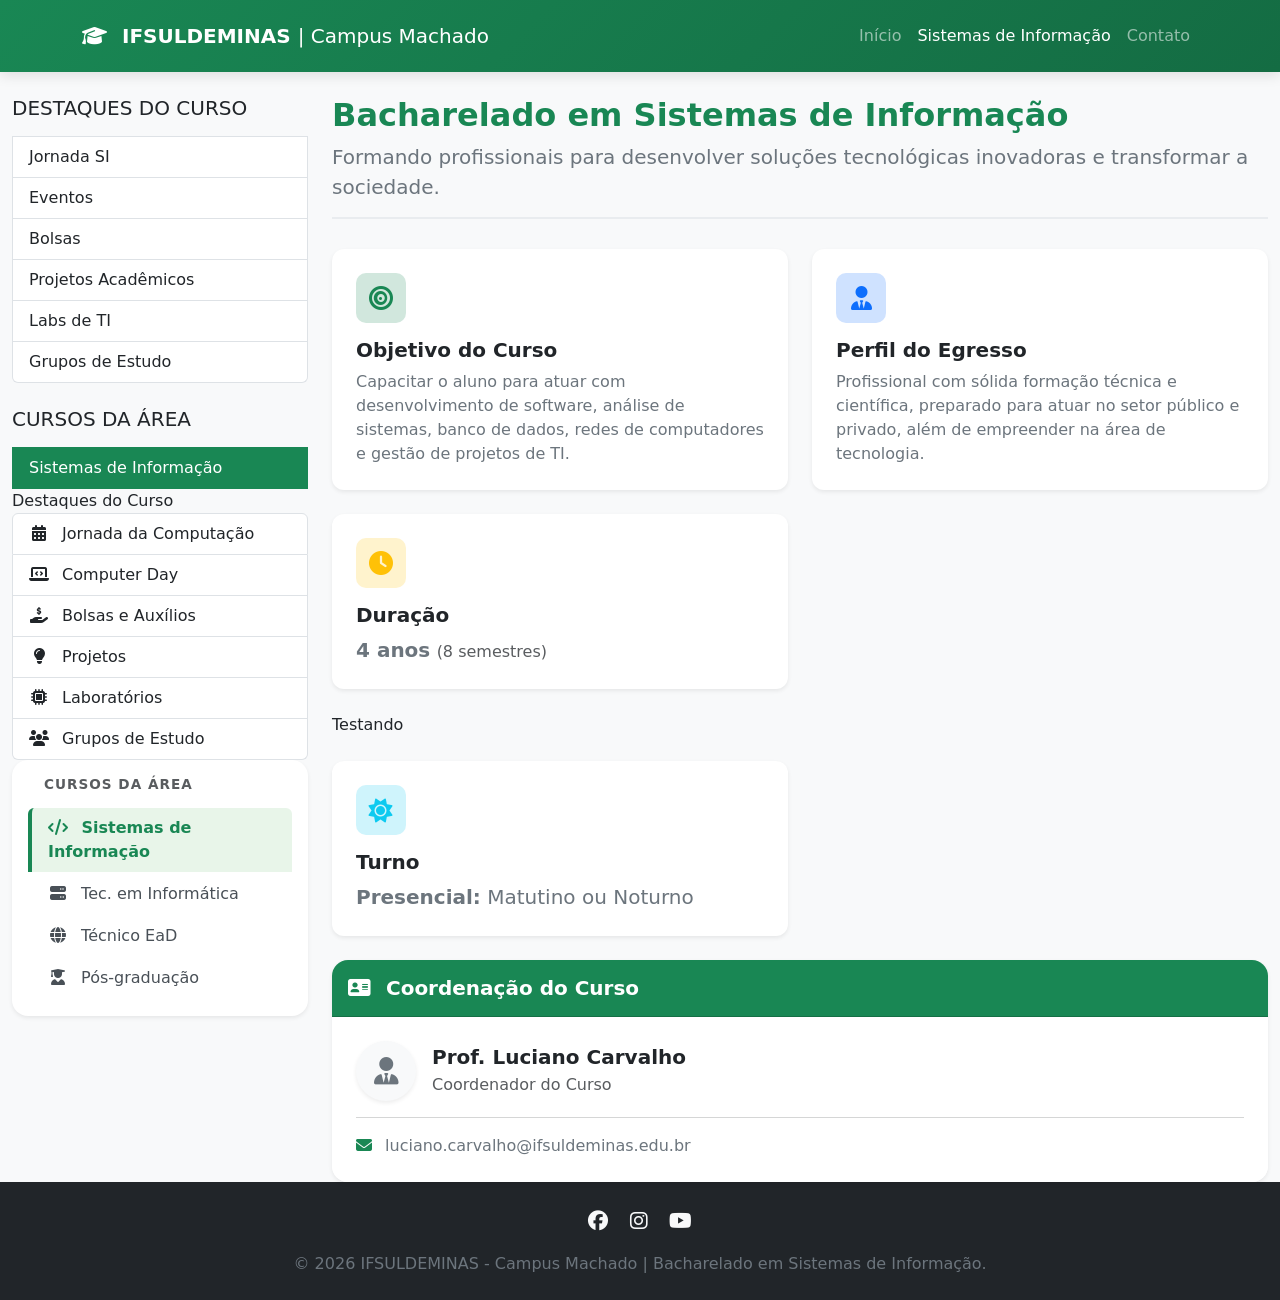
==== commit 8919298a: "Merge 9d8138b5834d7f947d98f8922409d89fb861dee5 into d5a0b52b691d4ea6336b052b4ec8ffe842492c63" ====
--- a/index.html
+++ b/index.html
@@ -1,20 +1,95 @@
-<!DOCTYPE html>
+<!doctype html>
 <html lang="pt-br">
   <head>
     <meta charset="UTF-8" />
     <meta name="viewport" content="width=device-width, initial-scale=1" />
-    <title>Sistemas de Informação - IFSULDEMINAS</title>
+    <title>Sistemas de Informação - IFSULDEMINAS | Campus Machado</title>
+
     <link
       href="https://cdn.jsdelivr.net/npm/bootstrap@5.3.0/dist/css/bootstrap.min.css"
       rel="stylesheet"
     />
-    <link rel="stylesheet" type="text/css" href="style.css" />
+    <link
+      rel="stylesheet"
+      href="https://cdnjs.cloudflare.com/ajax/libs/font-awesome/6.4.0/css/all.min.css"
+    />
+
+    <style>
+      /* Estilizações customizadas para um visual premium */
+      body {
+        background-color: #f8f9fa;
+      }
+
+      .navbar-custom {
+        background: linear-gradient(135deg, #198754 0%, #146c43 100%);
+        box-shadow: 0 4px 12px rgba(0, 0, 0, 0.1);
+      }
+
+      /* Efeitos de Hover no Menu Lateral */
+      .sidebar-menu .list-group-item {
+        border: none;
+        border-left: 4px solid transparent;
+        margin-bottom: 2px;
+        transition: all 0.3s ease;
+        background-color: transparent;
+        font-weight: 500;
+        color: #495057;
+      }
+      .sidebar-menu .list-group-item:hover {
+        background-color: #e9ecef;
+        border-left-color: #198754;
+        color: #198754;
+      }
+      .sidebar-menu .list-group-item.active {
+        background-color: #e8f5e9;
+        border-left-color: #198754;
+        color: #198754;
+        font-weight: 600;
+      }
+
+      /* Estilização dos Cards de Informação */
+      .info-card {
+        border: none;
+        border-radius: 12px;
+        transition:
+          transform 0.3s ease,
+          box-shadow 0.3s ease;
+        background-color: #ffffff;
+      }
+      .info-card:hover {
+        transform: translateY(-5px);
+        box-shadow: 0 10px 20px rgba(0, 0, 0, 0.1) !important;
+      }
+
+      /* Cabeçalho de seção */
+      .section-header {
+        border-bottom: 2px solid #e9ecef;
+        padding-bottom: 15px;
+        margin-bottom: 30px;
+      }
+
+      /* Ícones dos Cards */
+      .card-icon {
+        width: 50px;
+        height: 50px;
+        display: flex;
+        align-items: center;
+        justify-content: center;
+        border-radius: 10px;
+        font-size: 1.5rem;
+        margin-bottom: 15px;
+      }
+    </style>
   </head>
   <body>
-    <!-- Navbar principal -->
-    <nav class="navbar navbar-expand-lg navbar-dark bg-success">
+    <nav
+      class="navbar navbar-expand-lg navbar-dark navbar-custom py-3 sticky-top"
+    >
       <div class="container">
-        <a class="navbar-brand" href="#">IFSULDEMINAS - Campus Machado</a>
+        <a class="navbar-brand fw-bold" href="#">
+          <i class="fas fa-graduation-cap me-2"></i> IFSULDEMINAS
+          <span class="fw-light">| Campus Machado</span>
+        </a>
         <button
           class="navbar-toggler"
           type="button"
@@ -23,6 +98,15 @@
         >
           <span class="navbar-toggler-icon"></span>
         </button>
+        <div class="collapse navbar-collapse" id="navbarNav">
+          <ul class="navbar-nav ms-auto">
+            <li class="nav-item"><a class="nav-link" href="#">Início</a></li>
+            <li class="nav-item">
+              <a class="nav-link active" href="#">Sistemas de Informação</a>
+            </li>
+            <li class="nav-item"><a class="nav-link" href="#">Contato</a></li>
+          </ul>
+        </div>
       </div>
     </nav>
 
@@ -35,12 +119,12 @@
       <aside class="col-md-3">
         <div class="list-group mb-4">
           <h5 class="mb-3">DESTAQUES DO CURSO</h5>
-         <a href="pages/jornada-computacao.html" class="list-group-item list-group-item-action">Jornada da Computação</a>
-<a href="pages/computerday.html" class="list-group-item list-group-item-action">Computer Day</a>
-<a href="pages/pagina_bolsas.html" class="list-group-item list-group-item-action">Bolsas e Auxílios</a>
-<a href="pages/projetos.html" class="list-group-item list-group-item-action">Projetos</a>
-<a href="pages/laboratory.html" class="list-group-item list-group-item-action">Laboratórios</a>
-<a href="pages/grupos-de-estudo.html" class="list-group-item list-group-item-action">Grupos de Estudo e Pesquisa</a>
+          <a href="pages/jornada-computacao.html" class="list-group-item list-group-item-action">Jornada SI</a>
+          <a href="pages/computerday.html" class="list-group-item list-group-item-action">Eventos</a>
+          <a href="pages/pagina_bolsas.html" class="list-group-item list-group-item-action">Bolsas</a>
+          <a href="pages/projetos.html" class="list-group-item list-group-item-action">Projetos Acadêmicos</a>
+          <a href="pages/laboratory.html" class="list-group-item list-group-item-action">Labs de TI</a>
+          <a href="pages/grupos-de-estudo.html" class="list-group-item list-group-item-action">Grupos de Estudo</a>
         </div>
 
 
@@ -51,40 +135,90 @@
               class="list-group-item list-group-item-action active bg-success border-success"
               >Sistemas de Informação</a
             >
-            <a href="#" class="list-group-item list-group-item-action"
-              >Técnico em Informática Integrado</a
+              Destaques do Curso
+            </h6>
+            <div class="list-group">
+              <a
+                href="pages.html"
+                class="list-group-item list-group-item-action"
+                ><i class="fas fa-calendar-alt fa-fw me-2"></i> Jornada da
+                Computação</a
+              >
+              <a
+                href="pages/computerday.html"
+                class="list-group-item list-group-item-action"
+                ><i class="fas fa-laptop-code fa-fw me-2"></i> Computer Day</a
+              >
+              <a
+                href="pages/pagina_bolsas.html"
+                class="list-group-item list-group-item-action"
+                ><i class="fas fa-hand-holding-usd fa-fw me-2"></i> Bolsas e
+                Auxílios</a
+              >
+              <a
+                href="pages/projetos.html"
+                class="list-group-item list-group-item-action"
+                ><i class="fas fa-lightbulb fa-fw me-2"></i> Projetos</a
+              >
+              <a
+                href="pages/laboratory.html"
+                class="list-group-item list-group-item-action"
+                ><i class="fas fa-microchip fa-fw me-2"></i> Laboratórios</a
+              >
+              <a
+                href="pages/grupos-de-estudo.html"
+                class="list-group-item list-group-item-action"
+                ><i class="fas fa-users fa-fw me-2"></i> Grupos de Estudo</a
+              >
+            </div>
+          </div>
+
+          <div class="bg-white p-3 rounded-4 shadow-sm sidebar-menu">
+            <h6
+              class="text-uppercase text-muted fw-bold mb-3 ms-3"
+              style="font-size: 0.85rem; letter-spacing: 1px"
             >
-            <a href="#" class="list-group-item list-group-item-action"
-              >Técnico EaD</a
-            >
-            <a href="#" class="list-group-item list-group-item-action"
-              >Pós-graduação</a
-            >
+              Cursos da Área
+            </h6>
+            <div class="list-group">
+              <a href="#" class="list-group-item list-group-item-action active"
+                ><i class="fas fa-code fa-fw me-2"></i> Sistemas de
+                Informação</a
+              >
+              <a href="#" class="list-group-item list-group-item-action"
+                ><i class="fas fa-server fa-fw me-2"></i> Tec. em Informática</a
+              >
+              <a href="#" class="list-group-item list-group-item-action"
+                ><i class="fas fa-globe fa-fw me-2"></i> Técnico EaD</a
+              >
+              <a href="#" class="list-group-item list-group-item-action"
+                ><i class="fas fa-user-graduate fa-fw me-2"></i>
+                Pós-graduação</a
+              >
+            </div>
           </div>
         </aside>
 
-        <!-- Conteúdo principal -->
-        <main class="col-md-9">
-          <div class="card mb-4">
-            <div class="card-body">
-              <h2 class="card-title text-success">
-                Curso de Sistemas de Informação
-              </h2>
-              <p class="card-text">
-                O curso de Bacharelado em Sistemas de Informação do IFSULDEMINAS
-                - Campus Machado forma profissionais capazes de desenvolver
-                soluções tecnológicas inovadoras para problemas reais da
-                sociedade e do setor produtivo.
-              </p>
-            </div>
-          </div>
-
-          <div class="row g-4">
-            <div class="col-md-6">
-              <div class="card h-100">
+        <main class="col-lg-9 col-md-8">
+          <div class="section-header">
+            <h2 class="text-success fw-bold mb-2">
+              Bacharelado em Sistemas de Informação
+            </h2>
+            <p class="text-secondary fs-5 mb-0">
+              Formando profissionais para desenvolver soluções tecnológicas
+              inovadoras e transformar a sociedade.
+            </p>
+          </div>
+
+          <div class="row g-4 mb-4">
+            <div class="col-xl-6 col-lg-6">
+              <div class="card h-100 shadow-sm info-card p-2">
                 <div class="card-body">
-                  <h5 class="card-title">Objetivo</h5>
-                  <p class="card-text">
+                  <div class="card-icon bg-success-subtle text-success">
+                    <i class="fas fa-bullseye"></i>
+                  </div>
+                  <h5 class="card-title fw-bold">Objetivo do Curso</h5>
+                  <p class="card-text text-secondary">
                     Capacitar o aluno para atuar com desenvolvimento de
                     software, análise de sistemas, banco de dados, redes de
                     computadores e gestão de projetos de TI.
@@ -93,11 +227,14 @@
               </div>
             </div>
 
-            <div class="col-md-6">
-              <div class="card h-100">
+            <div class="col-xl-6 col-lg-6">
+              <div class="card h-100 shadow-sm info-card p-2">
                 <div class="card-body">
-                  <h5 class="card-title">Perfil do Egresso</h5>
-                  <p class="card-text">
+                  <div class="card-icon bg-primary-subtle text-primary">
+                    <i class="fas fa-user-tie"></i>
+                  </div>
+                  <h5 class="card-title fw-bold">Perfil do Egresso</h5>
+                  <p class="card-text text-secondary">
                     Profissional com sólida formação técnica e científica,
                     preparado para atuar no setor público e privado, além de
                     empreender na área de tecnologia.
@@ -106,33 +243,61 @@
               </div>
             </div>
 
-            <div class="col-md-6">
-              <div class="card h-100">
+            <div class="col-xl-6 col-lg-6">
+              <div class="card h-100 shadow-sm info-card p-2">
                 <div class="card-body">
-                  <h5 class="card-title">Duração</h5>
-                  <p class="card-text">4 anos (8 semestres)</p>
-                </div>
-              </div>
-            </div>
-
-            <div class="col-md-6">
-              <div class="card h-100">
+                  <div class="card-icon bg-warning-subtle text-warning">
+                    <i class="fas fa-clock"></i>
+                  </div>
+                  <h5 class="card-title fw-bold">Duração</h5>
+                  <p class="card-text text-secondary fs-5">
+                    <strong>4 anos</strong>
+                    <span class="text-muted fs-6">(8 semestres)</span>
+                  </p>
+                </div>
+              </div>
+            </div>
+            <div>Testando</div>
+            <div class="col-xl-6 col-lg-6">
+              <div class="card h-100 shadow-sm info-card p-2">
                 <div class="card-body">
-                  <h5 class="card-title">Turno</h5>
-                  <p class="card-text">Presencial: Matutino ou Noturno</p>
-                </div>
-              </div>
-            </div>
-          </div>
-
-          <!-- Corpo docente -->
-          <div class="card my-4">
-            <div class="card-body">
-              <h5 class="card-title">Coordenação</h5>
-              <p><strong>Coordenador:</strong> Prof. Luciano Carvalho</p>
-              <p>
-                <strong>Email:</strong>
-                <a href="mailto:luciano.carvalho@ifsuldeminas.edu.br"
+                  <div class="card-icon bg-info-subtle text-info">
+                    <i class="fas fa-sun"></i>
+                  </div>
+                  <h5 class="card-title fw-bold">Turno</h5>
+                  <p class="card-text text-secondary fs-5">
+                    <strong>Presencial:</strong> Matutino ou Noturno
+                  </p>
+                </div>
+              </div>
+            </div>
+          </div>
+
+          <div class="card shadow-sm border-0 rounded-4 overflow-hidden mt-4">
+            <div class="card-header bg-success text-white py-3">
+              <h5 class="mb-0 fw-bold">
+                <i class="fas fa-address-card me-2"></i> Coordenação do Curso
+              </h5>
+            </div>
+            <div class="card-body bg-white p-4">
+              <div class="d-flex align-items-center mb-3">
+                <div
+                  class="bg-light rounded-circle d-flex align-items-center justify-content-center me-3 shadow-sm"
+                  style="width: 60px; height: 60px"
+                >
+                  <i class="fas fa-user-tie fs-3 text-secondary"></i>
+                </div>
+                <div>
+                  <h5 class="mb-1 fw-bold">Prof. Luciano Carvalho</h5>
+                  <p class="text-muted mb-0">Coordenador do Curso</p>
+                </div>
+              </div>
+              <hr class="text-muted" />
+              <p class="mb-0">
+                <i class="fas fa-envelope text-success me-2"></i>
+                <a
+                  href="mailto:luciano.carvalho@ifsuldeminas.edu.br"
+                  class="text-decoration-none text-secondary hover-success"
                   >luciano.carvalho@ifsuldeminas.edu.br</a
                 >
               </p>
@@ -142,12 +307,22 @@
       </div>
     </div>
 
-    <!-- Rodapé -->
-    <footer class="page-footer bg-dark text-white text-center py-3 mt-4">
-      <p>
-        &copy; 2025 IFSULDEMINAS - Campus Machado | Curso de Sistemas de
-        Informação
-      </p>
+    <footer class="bg-dark text-light py-4 mt-auto">
+      <div class="container text-center">
+        <div class="mb-3">
+          <a href="#" class="text-light me-3 fs-5"
+            ><i class="fab fa-facebook"></i
+          ></a>
+          <a href="#" class="text-light me-3 fs-5"
+            ><i class="fab fa-instagram"></i
+          ></a>
+          <a href="#" class="text-light fs-5"><i class="fab fa-youtube"></i></a>
+        </div>
+        <p class="mb-0 text-secondary">
+          &copy; 2026 IFSULDEMINAS - Campus Machado | Bacharelado em Sistemas de
+          Informação.
+        </p>
+      </div>
     </footer>
 
     <script src="https://cdn.jsdelivr.net/npm/bootstrap@5.3.0/dist/js/bootstrap.bundle.min.js"></script>
